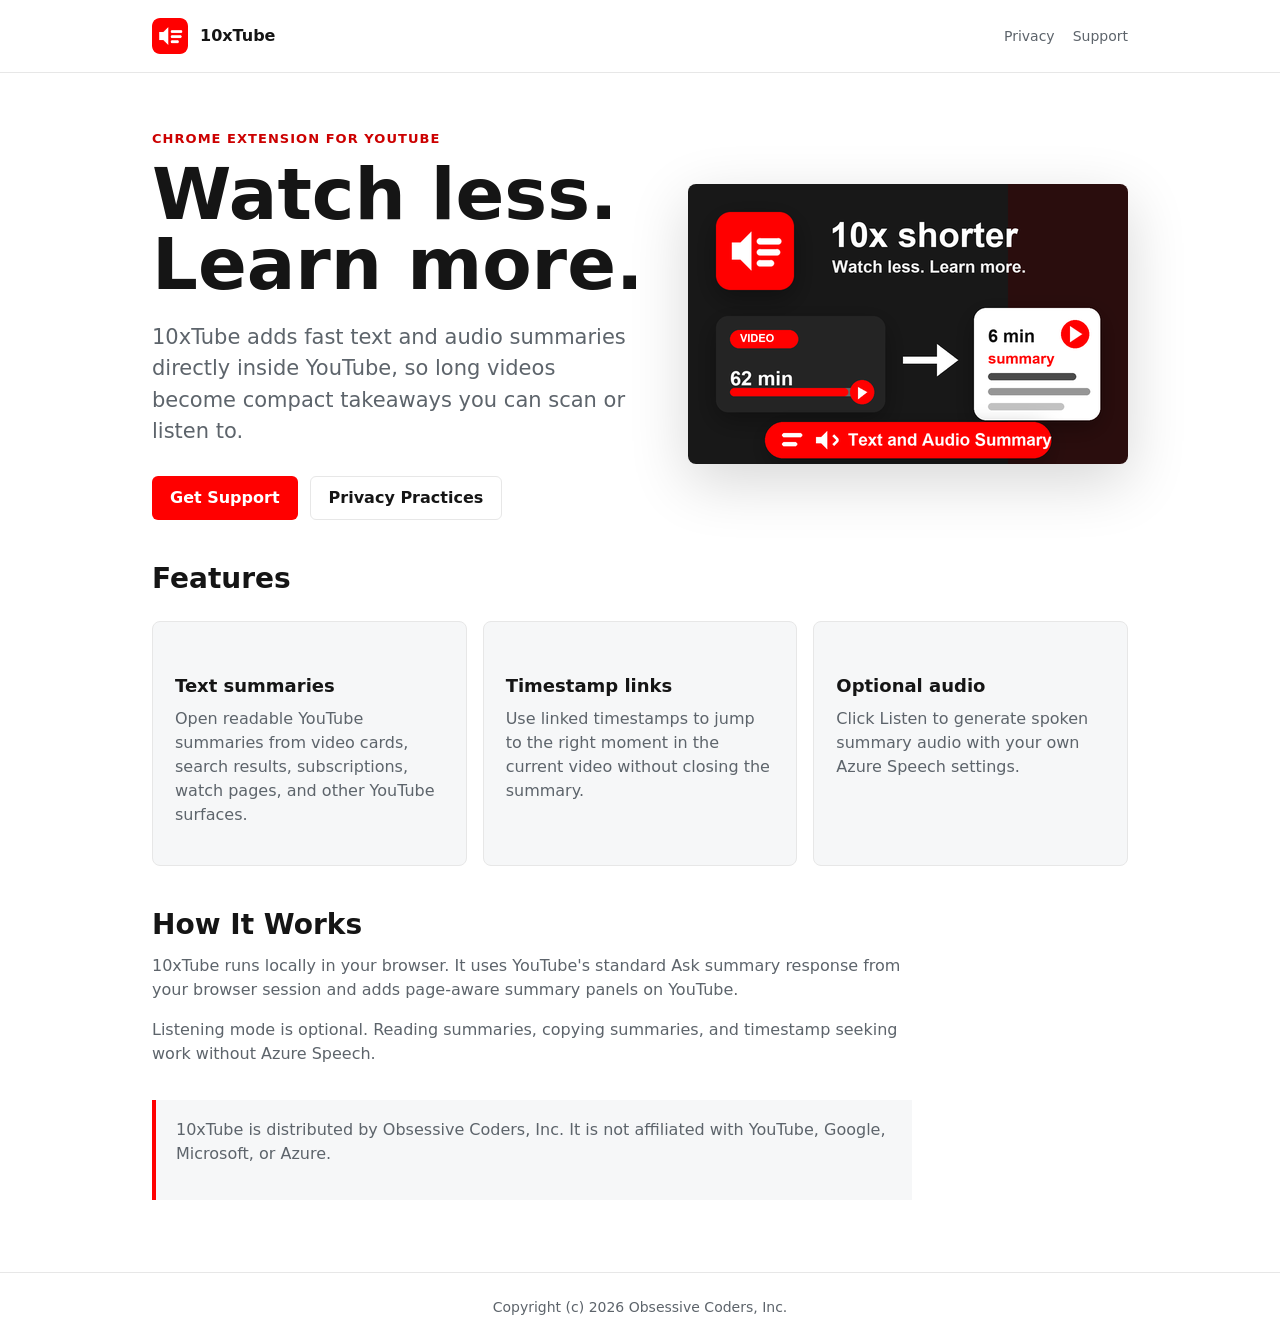
==== index.html @ c6405582 "Create 10xTube website" ====
<!doctype html>
<html lang="en">
<head>
  <meta charset="utf-8">
  <meta name="viewport" content="width=device-width, initial-scale=1">
  <title>10xTube</title>
  <meta name="description" content="Make YouTube 10x shorter with readable summaries, timestamp links, and optional spoken audio.">
  <link rel="icon" href="assets/icon-128.png">
  <link rel="stylesheet" href="styles.css">
</head>
<body>
  <header class="site-header">
    <nav class="nav" aria-label="Main navigation">
      <a class="brand" href="./">
        <img src="assets/icon-128.png" alt="" width="36" height="36">
        <span>10xTube</span>
      </a>
      <div class="nav-links">
        <a href="./privacy.html">Privacy</a>
        <a href="./support.html">Support</a>
      </div>
    </nav>
  </header>

  <main>
    <section class="hero">
      <div>
        <p class="eyebrow">Chrome extension for YouTube</p>
        <h1>Watch less. Learn more.</h1>
        <p class="lead">10xTube adds fast text and audio summaries directly inside YouTube, so long videos become compact takeaways you can scan or listen to.</p>
        <div class="actions">
          <a class="button primary" href="./support.html">Get Support</a>
          <a class="button secondary" href="./privacy.html">Privacy Practices</a>
        </div>
      </div>
      <img class="promo" src="assets/small-promo-440x280.png" alt="10xTube promotional graphic showing a 62 minute video compressed into a 6 minute text and audio summary.">
    </section>

    <section>
      <h2>Features</h2>
      <div class="grid">
        <div class="panel">
          <h3>Text summaries</h3>
          <p>Open readable YouTube summaries from video cards, search results, subscriptions, watch pages, and other YouTube surfaces.</p>
        </div>
        <div class="panel">
          <h3>Timestamp links</h3>
          <p>Use linked timestamps to jump to the right moment in the current video without closing the summary.</p>
        </div>
        <div class="panel">
          <h3>Optional audio</h3>
          <p>Click Listen to generate spoken summary audio with your own Azure Speech settings.</p>
        </div>
      </div>
    </section>

    <section class="content">
      <h2>How It Works</h2>
      <p>10xTube runs locally in your browser. It uses YouTube's standard Ask summary response from your browser session and adds page-aware summary panels on YouTube.</p>
      <p>Listening mode is optional. Reading summaries, copying summaries, and timestamp seeking work without Azure Speech.</p>
      <div class="note">
        <p>10xTube is distributed by Obsessive Coders, Inc. It is not affiliated with YouTube, Google, Microsoft, or Azure.</p>
      </div>
    </section>
  </main>

  <footer class="site-footer">
    Copyright (c) 2026 Obsessive Coders, Inc.
  </footer>
</body>
</html>
---- styles.css ----
:root {
  color-scheme: light;
  --bg: #ffffff;
  --text: #151515;
  --muted: #5d646b;
  --line: #e7e7e7;
  --panel: #f6f7f8;
  --red: #ff0000;
  --red-dark: #cc0000;
}

* {
  box-sizing: border-box;
}

html {
  font-family: Inter, ui-sans-serif, system-ui, -apple-system, BlinkMacSystemFont, "Segoe UI", sans-serif;
  line-height: 1.5;
  background: var(--bg);
  color: var(--text);
}

body {
  margin: 0;
}

a {
  color: var(--red-dark);
  text-decoration-thickness: 1px;
  text-underline-offset: 3px;
}

.site-header {
  border-bottom: 1px solid var(--line);
  background: rgba(255, 255, 255, 0.96);
}

.nav {
  max-width: 1024px;
  margin: 0 auto;
  padding: 18px 24px;
  display: flex;
  align-items: center;
  justify-content: space-between;
  gap: 18px;
}

.brand {
  display: inline-flex;
  align-items: center;
  gap: 12px;
  color: var(--text);
  font-weight: 800;
  text-decoration: none;
}

.brand img {
  width: 36px;
  height: 36px;
  border-radius: 8px;
}

.nav-links {
  display: flex;
  gap: 18px;
  flex-wrap: wrap;
  font-size: 14px;
}

.nav-links a {
  color: var(--muted);
  text-decoration: none;
}

.nav-links a:hover {
  color: var(--text);
}

main {
  max-width: 1024px;
  margin: 0 auto;
  padding: 56px 24px 72px;
}

.hero {
  display: grid;
  grid-template-columns: minmax(0, 1fr) minmax(320px, 440px);
  align-items: center;
  gap: 44px;
}

.eyebrow {
  margin: 0 0 10px;
  color: var(--red-dark);
  font-size: 13px;
  font-weight: 800;
  letter-spacing: 0.08em;
  text-transform: uppercase;
}

h1 {
  margin: 0;
  max-width: 680px;
  font-size: clamp(42px, 7vw, 72px);
  line-height: 0.98;
  letter-spacing: 0;
}

h2 {
  margin: 42px 0 12px;
  font-size: 28px;
  line-height: 1.2;
}

h3 {
  margin: 28px 0 8px;
  font-size: 18px;
}

p {
  margin: 0 0 16px;
  color: var(--muted);
  font-size: 18px;
}

.lead {
  max-width: 640px;
  margin-top: 22px;
  font-size: 21px;
}

.promo {
  width: 100%;
  height: auto;
  border-radius: 8px;
  box-shadow: 0 18px 60px rgba(0, 0, 0, 0.16);
}

.actions {
  display: flex;
  flex-wrap: wrap;
  gap: 12px;
  margin-top: 28px;
}

.button {
  display: inline-flex;
  align-items: center;
  justify-content: center;
  min-height: 44px;
  padding: 0 18px;
  border-radius: 6px;
  font-weight: 800;
  text-decoration: none;
}

.button.primary {
  background: var(--red);
  color: #ffffff;
}

.button.secondary {
  border: 1px solid var(--line);
  color: var(--text);
  background: #ffffff;
}

.grid {
  display: grid;
  grid-template-columns: repeat(3, minmax(0, 1fr));
  gap: 16px;
  margin-top: 26px;
}

.panel {
  padding: 22px;
  border: 1px solid var(--line);
  border-radius: 8px;
  background: var(--panel);
}

.panel p,
.content p,
.content li {
  font-size: 16px;
}

.content {
  max-width: 760px;
}

ul {
  padding-left: 22px;
}

li {
  margin: 8px 0;
  color: var(--muted);
}

.note {
  margin-top: 34px;
  padding: 18px 20px;
  border-left: 4px solid var(--red);
  background: var(--panel);
}

.site-footer {
  border-top: 1px solid var(--line);
  padding: 24px;
  color: var(--muted);
  font-size: 14px;
  text-align: center;
}

@media (max-width: 780px) {
  .hero,
  .grid {
    grid-template-columns: 1fr;
  }

  .nav {
    align-items: flex-start;
    flex-direction: column;
  }
}
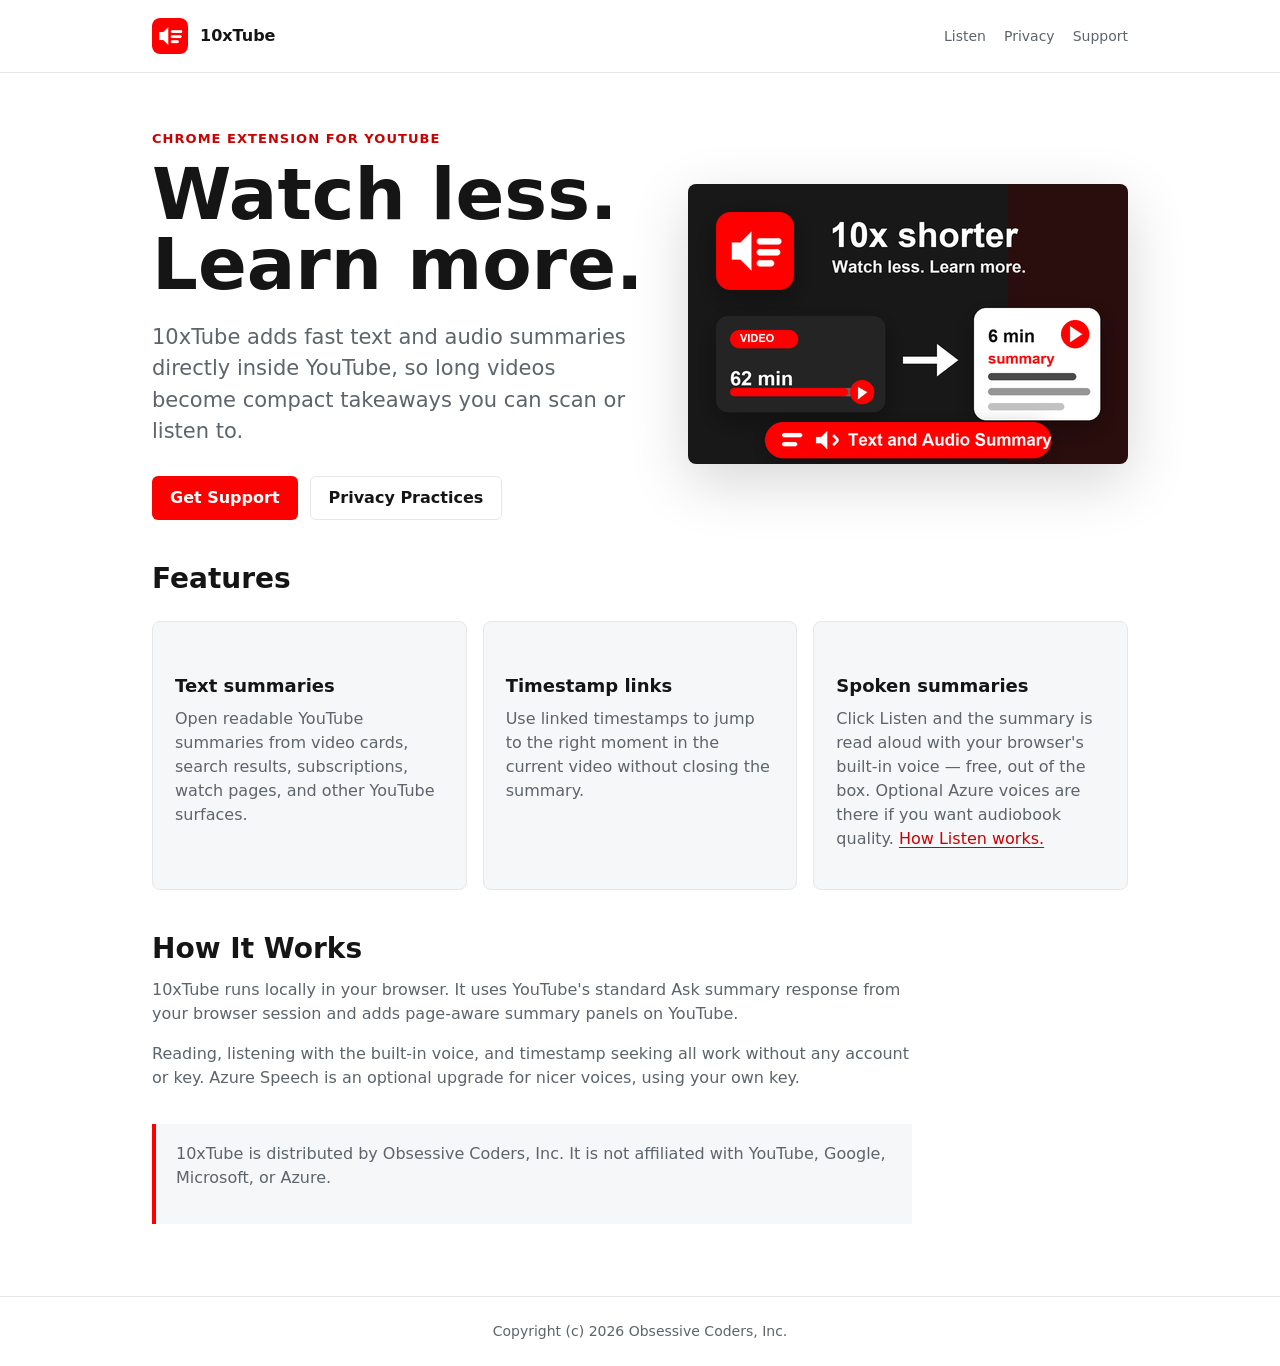
==== commit 3d4059fa: "Add Listen and Azure key guides; refresh all pages for the narration player listen.html: nontechnica" ====
--- a/index.html
+++ b/index.html
@@ -16,6 +16,7 @@
         <span>10xTube</span>
       </a>
       <div class="nav-links">
+        <a href="./listen.html">Listen</a>
         <a href="./privacy.html">Privacy</a>
         <a href="./support.html">Support</a>
       </div>
@@ -48,8 +49,8 @@
           <p>Use linked timestamps to jump to the right moment in the current video without closing the summary.</p>
         </div>
         <div class="panel">
-          <h3>Optional audio</h3>
-          <p>Click Listen to generate spoken summary audio with your own Azure Speech settings.</p>
+          <h3>Spoken summaries</h3>
+          <p>Click Listen and the summary is read aloud with your browser's built-in voice — free, out of the box. Optional Azure voices are there if you want audiobook quality. <a href="./listen.html">How Listen works.</a></p>
         </div>
       </div>
     </section>
@@ -57,7 +58,7 @@
     <section class="content">
       <h2>How It Works</h2>
       <p>10xTube runs locally in your browser. It uses YouTube's standard Ask summary response from your browser session and adds page-aware summary panels on YouTube.</p>
-      <p>Listening mode is optional. Reading summaries, copying summaries, and timestamp seeking work without Azure Speech.</p>
+      <p>Reading, listening with the built-in voice, and timestamp seeking all work without any account or key. Azure Speech is an optional upgrade for nicer voices, using your own key.</p>
       <div class="note">
         <p>10xTube is distributed by Obsessive Coders, Inc. It is not affiliated with YouTube, Google, Microsoft, or Azure.</p>
       </div>
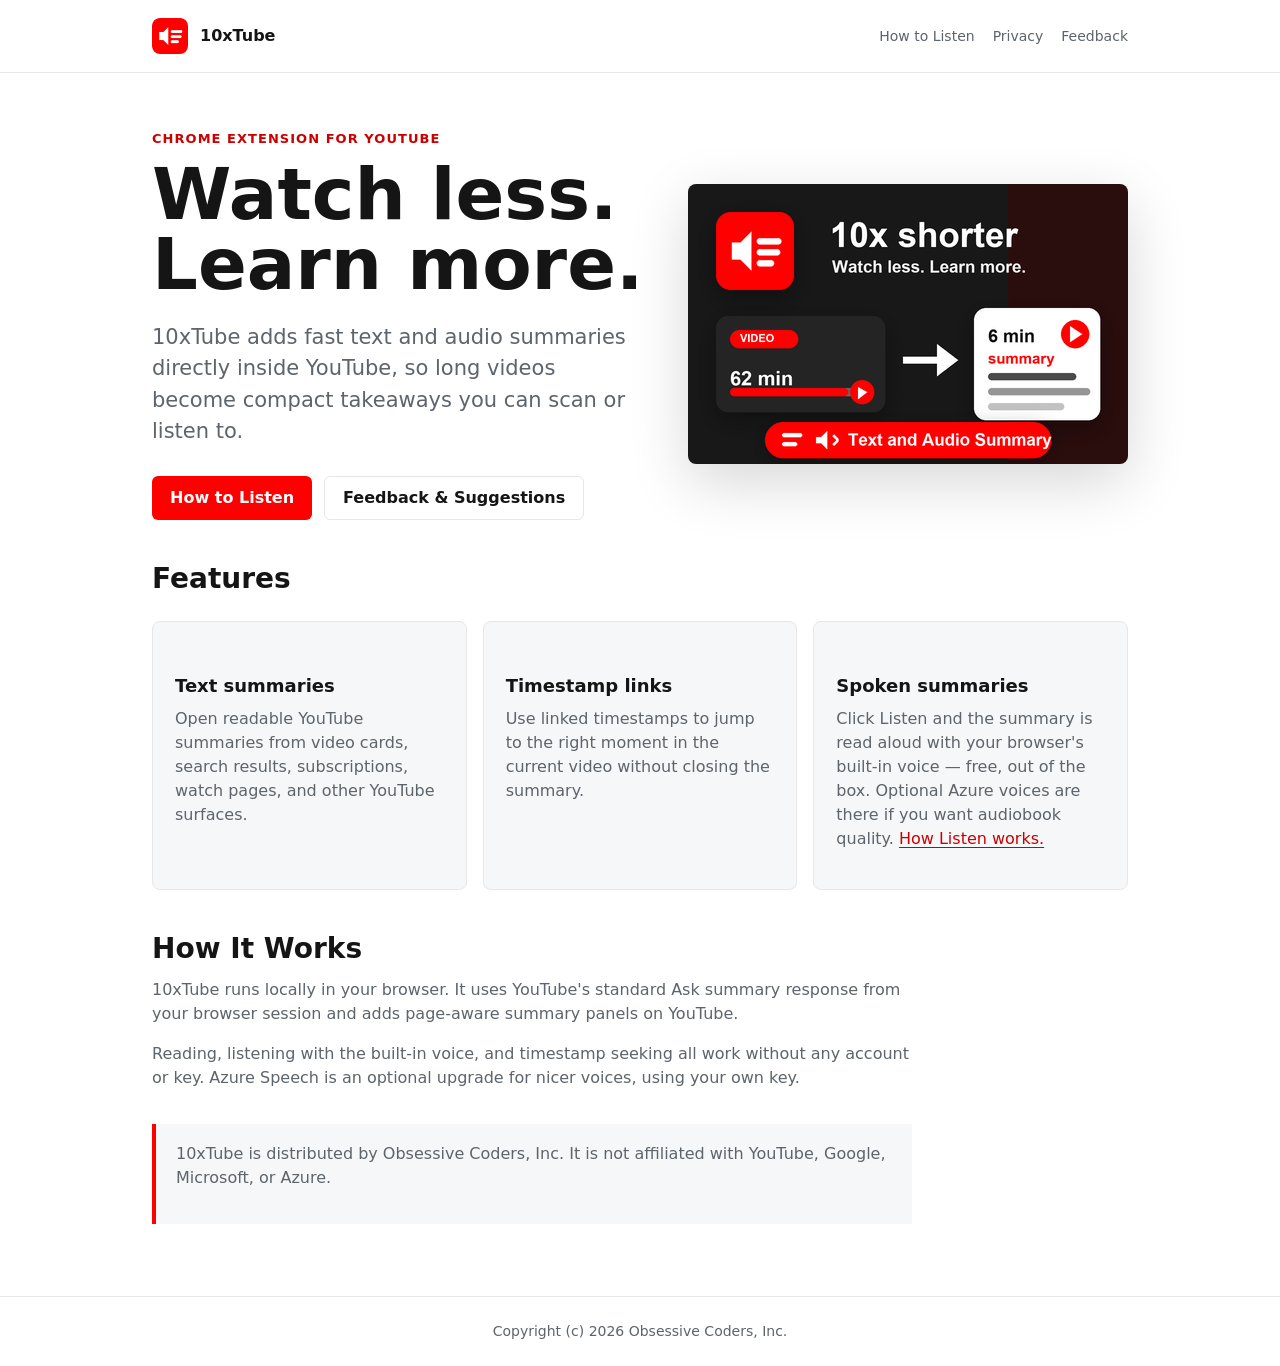
==== commit a279c841: "Rename Support to Feedback & Suggestions; add Listen screenshots 10xTube is a free product without a" ====
--- a/index.html
+++ b/index.html
@@ -16,9 +16,9 @@
         <span>10xTube</span>
       </a>
       <div class="nav-links">
-        <a href="./listen.html">Listen</a>
+        <a href="./listen.html">How to Listen</a>
         <a href="./privacy.html">Privacy</a>
-        <a href="./support.html">Support</a>
+        <a href="./feedback.html">Feedback</a>
       </div>
     </nav>
   </header>
@@ -30,8 +30,8 @@
         <h1>Watch less. Learn more.</h1>
         <p class="lead">10xTube adds fast text and audio summaries directly inside YouTube, so long videos become compact takeaways you can scan or listen to.</p>
         <div class="actions">
-          <a class="button primary" href="./support.html">Get Support</a>
-          <a class="button secondary" href="./privacy.html">Privacy Practices</a>
+          <a class="button primary" href="./listen.html">How to Listen</a>
+          <a class="button secondary" href="./feedback.html">Feedback &amp; Suggestions</a>
         </div>
       </div>
       <img class="promo" src="assets/small-promo-440x280.png" alt="10xTube promotional graphic showing a 62 minute video compressed into a 6 minute text and audio summary.">
--- a/styles.css
+++ b/styles.css
@@ -224,3 +224,21 @@
     flex-direction: column;
   }
 }
+
+/* Guide screenshots */
+figure.screenshot {
+  margin: 20px 0 28px;
+}
+figure.screenshot img {
+  display: block;
+  max-width: min(420px, 100%);
+  height: auto;
+  border: 1px solid rgba(0, 0, 0, 0.12);
+  border-radius: 12px;
+  box-shadow: 0 8px 22px rgba(0, 0, 0, 0.08);
+}
+figure.screenshot figcaption {
+  margin-top: 8px;
+  font-size: 0.85rem;
+  color: #5f6368;
+}
